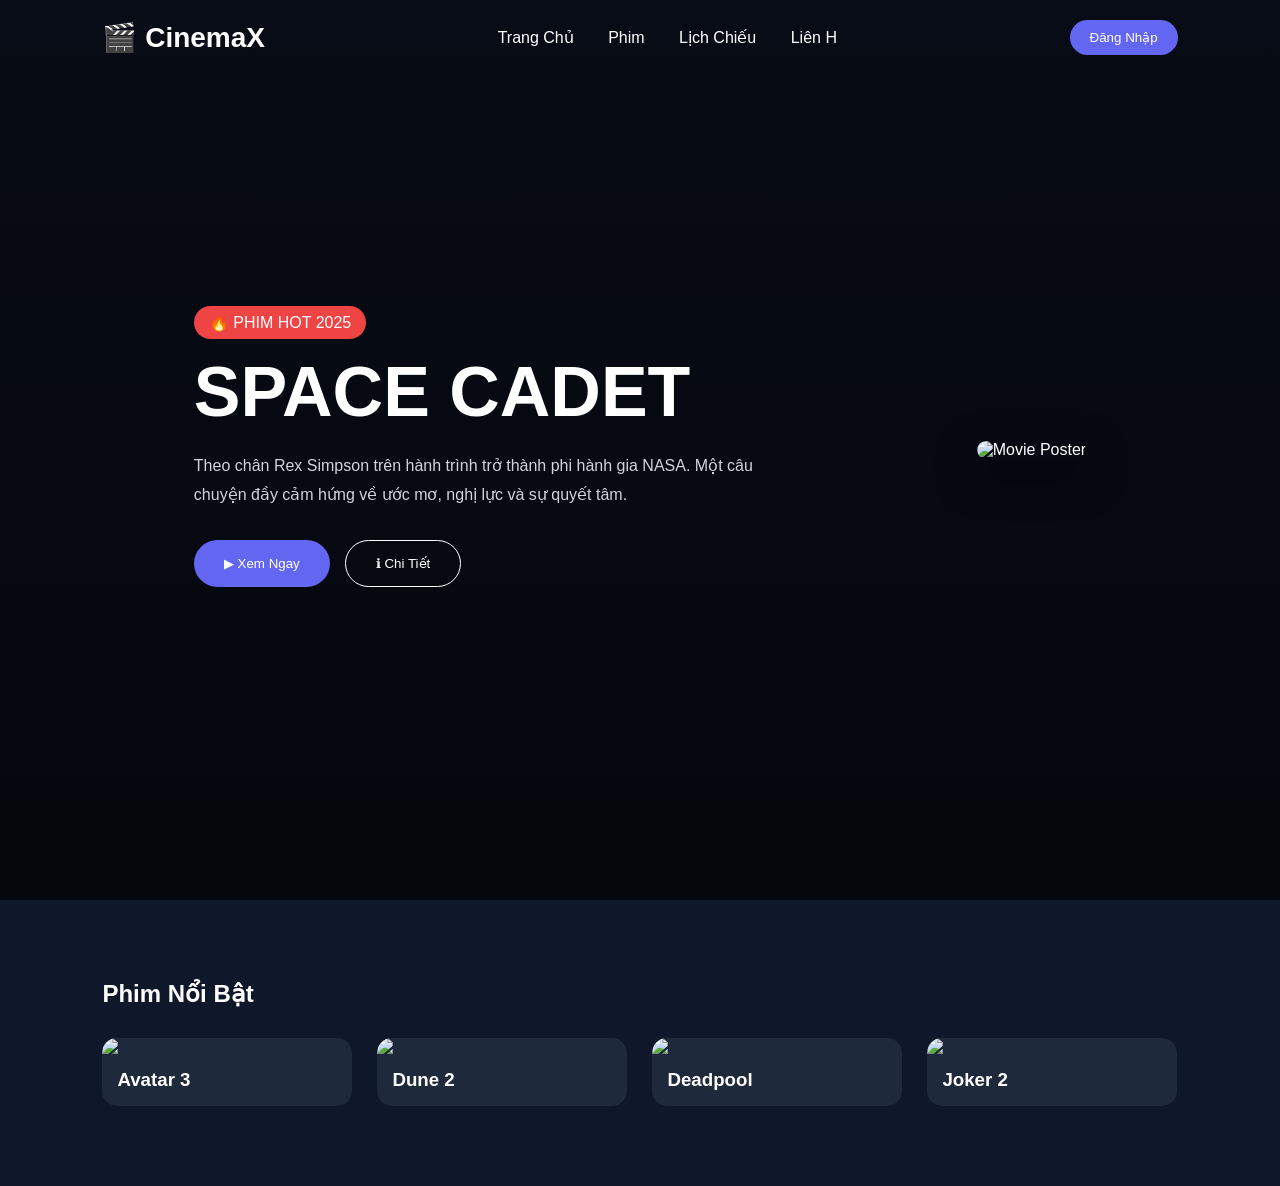
==== HomePage/index.html @ 8c58956e "test" ====
<!DOCTYPE html>
<html lang="vi">
<head>
    <meta charset="UTF-8">
    <meta name="viewport" content="width=device-width, initial-scale=1.0">
    <title>Cinema Home</title>
    <link rel="stylesheet" href="style.css">
</head>
<body>

    <header>
        <div class="logo">🎬 CinemaX</div>

        <nav>
            <a href="#">Trang Chủ</a>
            <a href="#">Phim</a>
            <a href="#">Lịch Chiếu</a>
            <a href="#">Liên H</a>
        </nav>

        <button class="login-btn">Đăng Nhập</button>
    </header>

    <section class="hero">

        <div class="hero-content">
            <span class="badge">🔥 PHIM HOT 2025</span>

            <h1>SPACE CADET</h1>

            <p>
                Theo chân Rex Simpson trên hành trình trở thành phi hành gia NASA.
                Một câu chuyện đầy cảm hứng về ước mơ, nghị lực và sự quyết tâm.
            </p>

            <div class="hero-buttons">
                <button class="watch-btn">▶ Xem Ngay</button>
                <button class="info-btn">ℹ Chi Tiết</button>
            </div>
        </div>

        <div class="hero-image">
            <img src="poster.jpg" alt="Movie Poster">
        </div>

    </section>

    <section class="movies">

        <h2>Phim Nổi Bật</h2>

        <div class="movie-list">

            <div class="movie-card">
                <img src="https://picsum.photos/250/350?1">
                <h3>Avatar 3</h3>
            </div>

            <div class="movie-card">
                <img src="https://picsum.photos/250/350?2">
                <h3>Dune 2</h3>
            </div>

            <div class="movie-card">
                <img src="https://picsum.photos/250/350?3">
                <h3>Deadpool</h3>
            </div>

            <div class="movie-card">
                <img src="https://picsum.photos/250/350?4">
                <h3>Joker 2</h3>
            </div>

        </div>

    </section>

</body>
</html>
---- HomePage/style.css ----
*{
    margin:0;
    padding:0;
    box-sizing:border-box;
    font-family:Segoe UI,sans-serif;
}

body{
    background:#0f172a;
    color:white;
}

/* HEADER */

header{
    display:flex;
    justify-content:space-between;
    align-items:center;
    padding:20px 8%;
    position:absolute;
    width:100%;
    z-index:10;
}

.logo{
    font-size:28px;
    font-weight:bold;
}

nav a{
    color:white;
    text-decoration:none;
    margin:0 15px;
}

.login-btn{
    padding:10px 20px;
    border:none;
    border-radius:30px;
    background:#6366f1;
    color:white;
    cursor:pointer;
}

/* HERO */

.hero{
    min-height:100vh;

    display:flex;
    align-items:center;
    justify-content:space-around;

    padding:0 8%;

    background:
    linear-gradient(rgba(0,0,0,.5),rgba(0,0,0,.7)),
    url("background.jpg");

    background-size:cover;
    background-position:center;
}

.hero-content{
    max-width:600px;
}

.badge{
    background:#ef4444;
    padding:8px 15px;
    border-radius:20px;
}

.hero-content h1{
    font-size:70px;
    margin:20px 0;
}

.hero-content p{
    color:#d1d5db;
    line-height:1.8;
    margin-bottom:30px;
}

.hero-buttons{
    display:flex;
    gap:15px;
}

.watch-btn{
    background:#6366f1;
    color:white;
    border:none;
    padding:15px 30px;
    border-radius:30px;
    cursor:pointer;
}

.info-btn{
    background:transparent;
    color:white;
    border:1px solid white;
    padding:15px 30px;
    border-radius:30px;
    cursor:pointer;
}

/* POSTER */

.hero-image img{
    width:300px;
    border-radius:20px;

    box-shadow:
    0 15px 40px rgba(0,0,0,.5);
}

/* MOVIES */

.movies{
    padding:80px 8%;
}

.movies h2{
    margin-bottom:30px;
}

.movie-list{
    display:flex;
    gap:25px;
    flex-wrap:wrap;
}

.movie-card{
    width:250px;
    background:#1e293b;
    border-radius:15px;
    overflow:hidden;
    transition:.3s;
}

.movie-card:hover{
    transform:translateY(-10px);
}

.movie-card img{
    width:100%;
    display:block;
}

.movie-card h3{
    padding:15px;
}

/* MOBILE */

@media(max-width:900px){

    .hero{
        flex-direction:column;
        text-align:center;
        padding-top:120px;
    }

    .hero-content h1{
        font-size:45px;
    }

    .hero-image img{
        width:220px;
        margin-top:30px;
    }

    nav{
        display:none;
    }
}
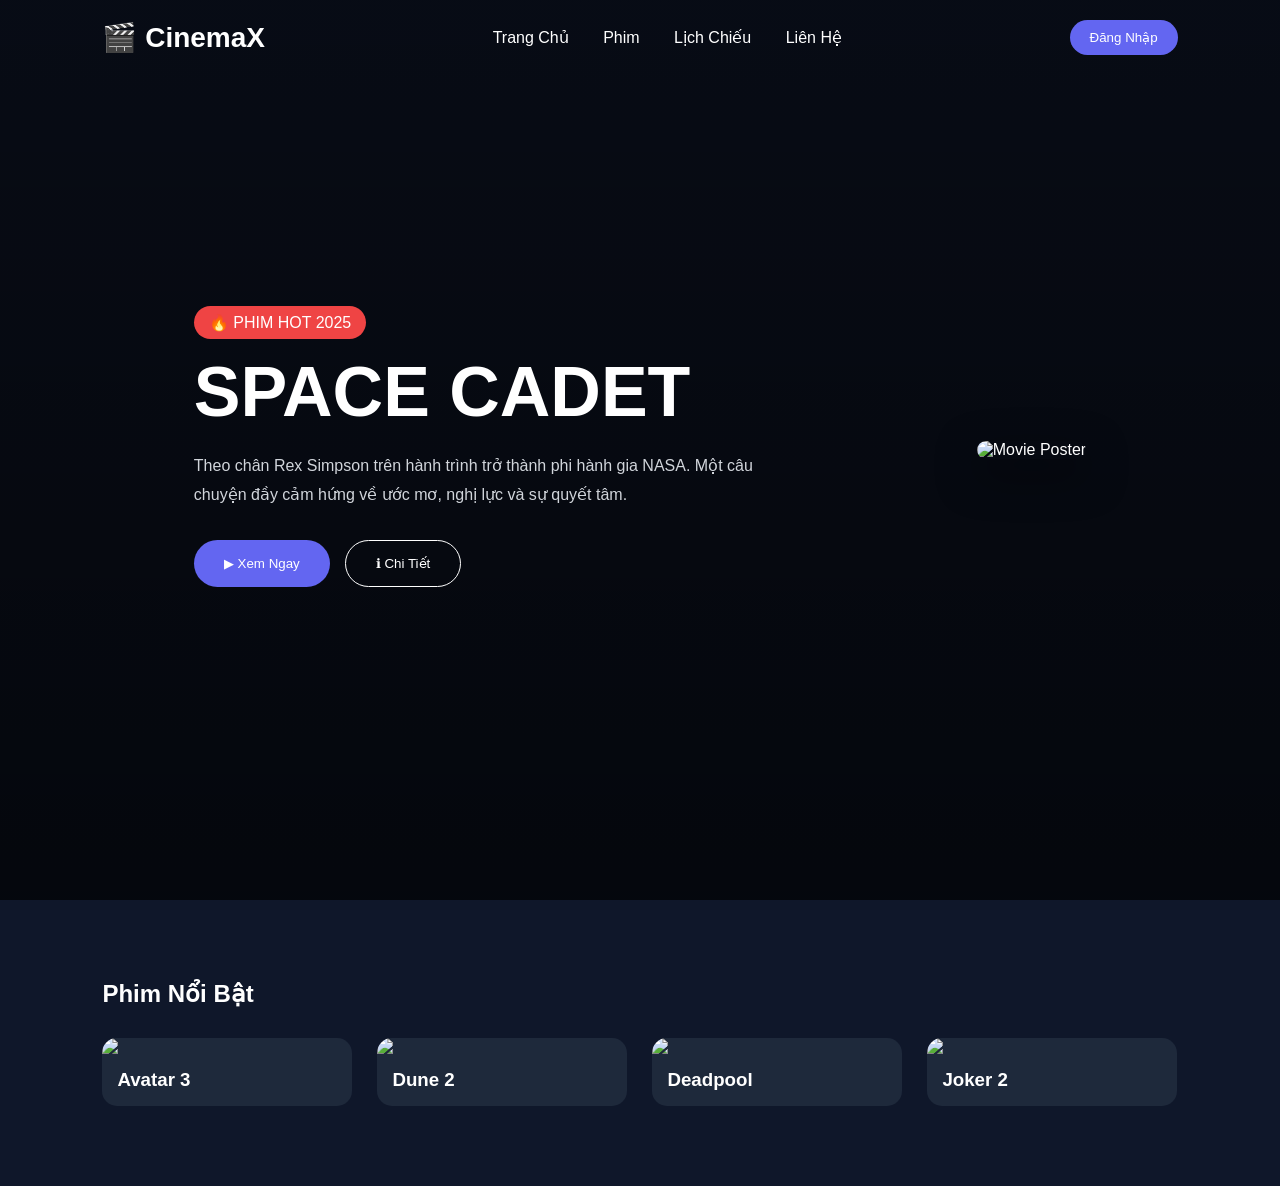
==== commit ec0fd29b: "test" ====
--- a/HomePage/index.html
+++ b/HomePage/index.html
@@ -15,7 +15,7 @@
             <a href="#">Trang Chủ</a>
             <a href="#">Phim</a>
             <a href="#">Lịch Chiếu</a>
-            <a href="#">Liên H</a>
+            <a href="#">Liên Hệ</a>
         </nav>
 
         <button class="login-btn">Đăng Nhập</button>
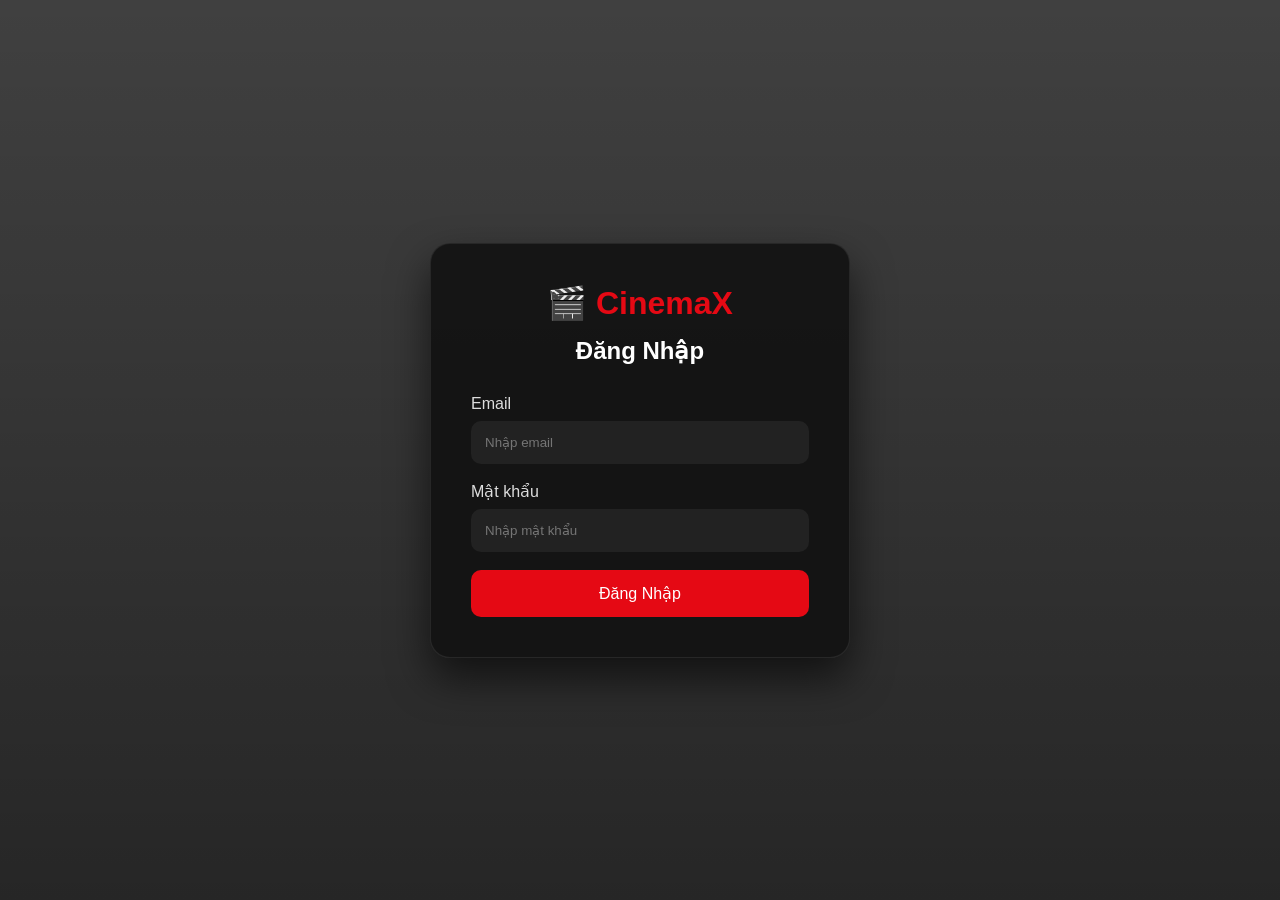
==== commit 2132fe87: "watch" ====
--- a/HomePage/index.html
+++ b/HomePage/index.html
@@ -1,9 +1,10 @@
+
 <!DOCTYPE html>
 <html lang="vi">
 <head>
     <meta charset="UTF-8">
     <meta name="viewport" content="width=device-width, initial-scale=1.0">
-    <title>Cinema Home</title>
+    <title>CinemaX</title>
     <link rel="stylesheet" href="style.css">
 </head>
 <body>
@@ -18,12 +19,21 @@
             <a href="#">Liên Hệ</a>
         </nav>
 
-        <button class="login-btn">Đăng Nhập</button>
+        <button
+    id="logoutBtn"
+    class="login-btn"
+>
+    Đăng xuất
+</button>
+
+<script src="./home.js"></script>
+
     </header>
 
     <section class="hero">
 
         <div class="hero-content">
+
             <span class="badge">🔥 PHIM HOT 2025</span>
 
             <h1>SPACE CADET</h1>
@@ -34,36 +44,44 @@
             </p>
 
             <div class="hero-buttons">
-                <button class="watch-btn">▶ Xem Ngay</button>
-                <button class="info-btn">ℹ Chi Tiết</button>
-            </div>
+
+    <a href="watch.html" class="watch-btn">
+        ▶ Xem Ngay
+    </a>
+
+    <a href="../DetailMovie/detail.html" class="info-btn">
+        ℹ Chi Tiết
+    </a>
+
+</div>
+
         </div>
 
         <div class="hero-image">
-            <img src="poster.jpg" alt="Movie Poster">
+            <img src="https://picsum.photos/400/600" alt="">
         </div>
 
     </section>
 
     <section class="movies">
 
-        <h2>Phim Nổi Bật</h2>
+        <h2>🔥 Phim Nổi Bật</h2>
 
         <div class="movie-list">
 
-            <div class="movie-card">
+            <a href = '../DetailMovie/detail.html' class="movie-card">
                 <img src="https://picsum.photos/250/350?1">
-                <h3>Avatar 3</h3>
-            </div>
+                <h3>Avengers: Endgame</h3>
+            </a>
 
             <div class="movie-card">
                 <img src="https://picsum.photos/250/350?2">
-                <h3>Dune 2</h3>
+                <h3>Dune Part Two</h3>
             </div>
 
             <div class="movie-card">
                 <img src="https://picsum.photos/250/350?3">
-                <h3>Deadpool</h3>
+                <h3>Deadpool & Wolverine</h3>
             </div>
 
             <div class="movie-card">
@@ -71,9 +89,80 @@
                 <h3>Joker 2</h3>
             </div>
 
+            <div class="movie-card">
+                <img src="https://picsum.photos/250/350?5">
+                <h3>Inside Out 2</h3>
+            </div>
+
+            <div class="movie-card">
+                <img src="https://picsum.photos/250/350?6">
+                <h3>Furiosa</h3>
+            </div>
+
+            <div class="movie-card">
+                <img src="https://picsum.photos/250/350?7">
+                <h3>Mission Impossible</h3>
+            </div>
+
+            <div class="movie-card">
+                <img src="https://picsum.photos/250/350?8">
+                <h3>The Batman</h3>
+            </div>
+
+        </div>
+
+    </section>
+
+    <section class="movies">
+
+        <h2>🔥 Phim Thịnh Hành</h2>
+
+        <div class="movie-list">
+
+            <div class="movie-card">
+                <img src="https://picsum.photos/250/350?11">
+                <h3>Oppenheimer</h3>
+            </div>
+
+            <div class="movie-card">
+                <img src="https://picsum.photos/250/350?12">
+                <h3>Interstellar</h3>
+            </div>
+
+            <div class="movie-card">
+                <img src="https://picsum.photos/250/350?13">
+                <h3>Top Gun Maverick</h3>
+            </div>
+
+            <div class="movie-card">
+                <img src="https://picsum.photos/250/350?14">
+                <h3>John Wick 4</h3>
+            </div>
+
+            <div class="movie-card">
+                <img src="https://picsum.photos/250/350?15">
+                <h3>Gladiator 2</h3>
+            </div>
+
+            <div class="movie-card">
+                <img src="https://picsum.photos/250/350?16">
+                <h3>Fast X</h3>
+            </div>
+
+            <div class="movie-card">
+                <img src="https://picsum.photos/250/350?17">
+                <h3>Matrix</h3>
+            </div>
+
+            <div class="movie-card">
+                <img src="https://picsum.photos/250/350?18">
+                <h3>Black Panther</h3>
+            </div>
+
         </div>
 
     </section>
 
 </body>
-</html>+</html>
+
--- a/HomePage/style.css
+++ b/HomePage/style.css
@@ -1,45 +1,65 @@
+
 *{
     margin:0;
     padding:0;
     box-sizing:border-box;
-    font-family:Segoe UI,sans-serif;
+    font-family:Arial,sans-serif;
 }
 
 body{
-    background:#0f172a;
-    color:white;
+    background:#111;
+    color:#fff;
 }
 
 /* HEADER */
 
 header{
+    position:fixed;
+    top:0;
+    left:0;
+    width:100%;
+
     display:flex;
     justify-content:space-between;
     align-items:center;
+
     padding:20px 8%;
-    position:absolute;
-    width:100%;
-    z-index:10;
+
+    background:rgba(0,0,0,.5);
+    backdrop-filter:blur(10px);
+
+    z-index:1000;
 }
 
 .logo{
-    font-size:28px;
-    font-weight:bold;
+    font-size:30px;
+    font-weight:700;
+    color:#e50914;
 }
 
 nav a{
-    color:white;
+    color:#fff;
     text-decoration:none;
     margin:0 15px;
+    transition:.3s;
+}
+
+nav a:hover{
+    color:#e50914;
 }
 
 .login-btn{
-    padding:10px 20px;
+    padding:12px 22px;
     border:none;
     border-radius:30px;
-    background:#6366f1;
+    background:#e50914;
     color:white;
     cursor:pointer;
+    transition:.3s;
+}
+
+.login-btn:hover{
+    background:#ff1824;
 }
 
 /* HERO */
@@ -48,36 +68,43 @@
     min-height:100vh;
 
     display:flex;
+    justify-content:space-between;
     align-items:center;
-    justify-content:space-around;
 
     padding:0 8%;
 
     background:
-    linear-gradient(rgba(0,0,0,.5),rgba(0,0,0,.7)),
-    url("background.jpg");
+    linear-gradient(
+        to right,
+        rgba(0,0,0,.95),
+        rgba(0,0,0,.45)
+    ),
+    url("https://images.unsplash.com/photo-1489599849927-2ee91cede3ba?w=1600");
 
     background-size:cover;
     background-position:center;
 }
 
 .hero-content{
-    max-width:600px;
+    max-width:650px;
 }
 
 .badge{
-    background:#ef4444;
-    padding:8px 15px;
-    border-radius:20px;
+    display:inline-block;
+    background:#e50914;
+    padding:8px 18px;
+    border-radius:25px;
+    font-weight:bold;
 }
 
 .hero-content h1{
-    font-size:70px;
+    font-size:80px;
     margin:20px 0;
+    font-weight:800;
 }
 
 .hero-content p{
-    color:#d1d5db;
+    color:#ddd;
     line-height:1.8;
     margin-bottom:30px;
 }
@@ -88,90 +115,121 @@
 }
 
 .watch-btn{
-    background:#6366f1;
-    color:white;
+    background:#e50914;
+    color:#fff;
+
     border:none;
     padding:15px 30px;
-    border-radius:30px;
-    cursor:pointer;
+    border-radius:8px;
+    cursor:pointer;
+}
+
+.watch-btn:hover{
+    background:#ff1824;
 }
 
 .info-btn{
-    background:transparent;
+    background:#222;
     color:white;
-    border:1px solid white;
+
+    border:none;
     padding:15px 30px;
-    border-radius:30px;
-    cursor:pointer;
-}
-
-/* POSTER */
+    border-radius:8px;
+    cursor:pointer;
+}
+
+.info-btn:hover{
+    background:#333;
+}
+
+.watch-btn,
+.info-btn{
+    text-decoration: none;
+    display: inline-block;
+    text-align: center;
+}
 
 .hero-image img{
-    width:300px;
-    border-radius:20px;
+    width:320px;
+    border-radius:15px;
 
     box-shadow:
-    0 15px 40px rgba(0,0,0,.5);
+    0 15px 40px rgba(0,0,0,.6);
 }
 
 /* MOVIES */
 
 .movies{
-    padding:80px 8%;
+    padding:70px 8%;
 }
 
 .movies h2{
     margin-bottom:30px;
+    font-size:32px;
 }
 
 .movie-list{
-    display:flex;
+    display:grid;
+    grid-template-columns:
+    repeat(auto-fill,minmax(220px,1fr));
+
     gap:25px;
-    flex-wrap:wrap;
 }
 
 .movie-card{
-    width:250px;
-    background:#1e293b;
-    border-radius:15px;
+    background:#1b1b1b;
+    border-radius:12px;
     overflow:hidden;
+
     transition:.3s;
+    cursor:pointer;
 }
 
 .movie-card:hover{
     transform:translateY(-10px);
+
+    box-shadow:
+    0 15px 30px rgba(0,0,0,.5);
 }
 
 .movie-card img{
     width:100%;
+    height:330px;
+    object-fit:cover;
     display:block;
 }
 
 .movie-card h3{
     padding:15px;
+    font-size:18px;
 }
 
 /* MOBILE */
 
 @media(max-width:900px){
+
+    nav{
+        display:none;
+    }
 
     .hero{
         flex-direction:column;
+        justify-content:center;
         text-align:center;
+
         padding-top:120px;
+        gap:40px;
     }
 
     .hero-content h1{
-        font-size:45px;
+        font-size:48px;
+    }
+
+    .hero-buttons{
+        justify-content:center;
     }
 
     .hero-image img{
-        width:220px;
-        margin-top:30px;
-    }
-
-    nav{
-        display:none;
-    }
-}+        width:240px;
+    }
+}
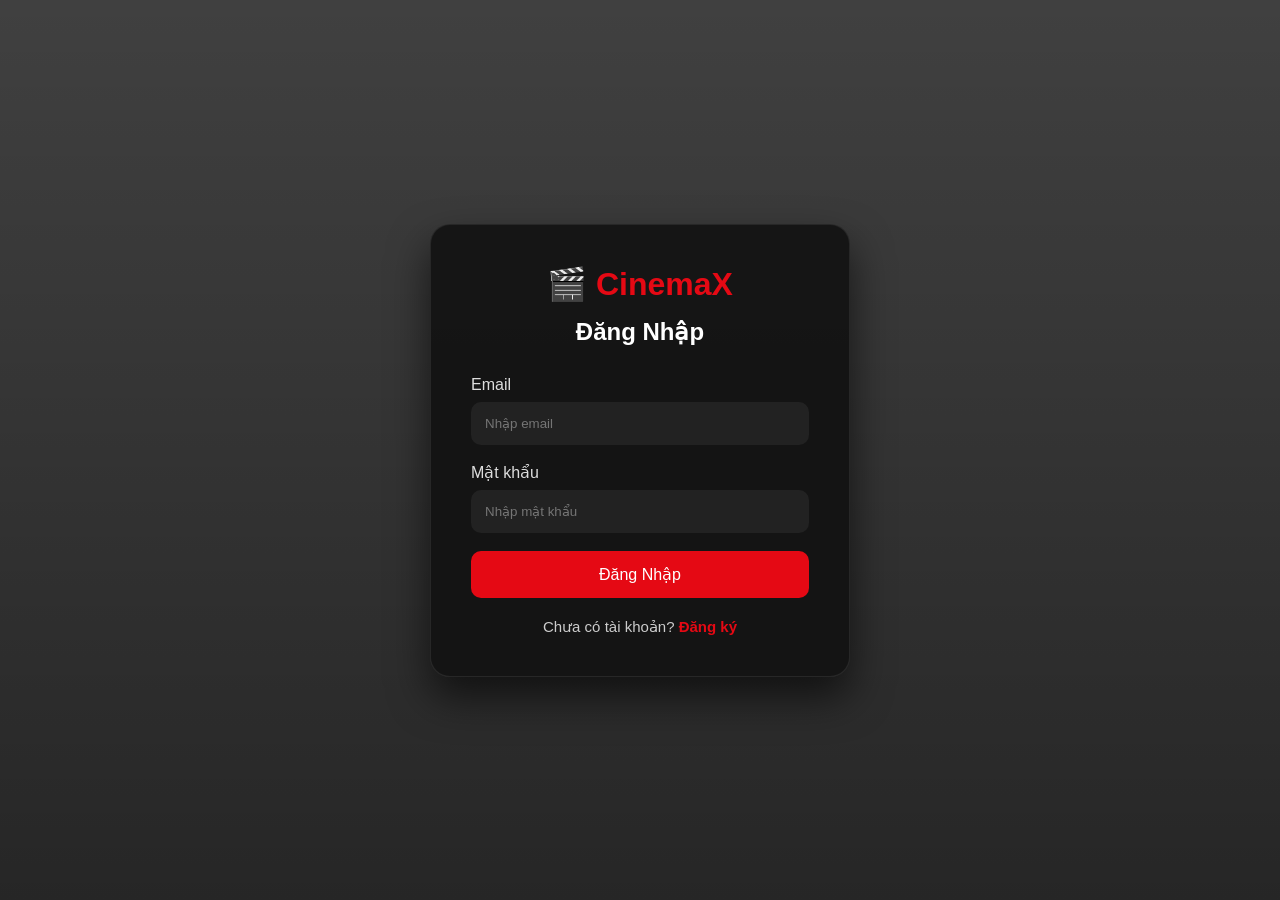
==== commit b31845e2: "dangkydangnhap" ====
--- a/HomePage/index.html
+++ b/HomePage/index.html
@@ -1,4 +1,3 @@
-
 <!DOCTYPE html>
 <html lang="vi">
 <head>
@@ -7,16 +6,16 @@
     <title>CinemaX</title>
     <link rel="stylesheet" href="style.css">
 </head>
-<body>
+<body id="top">
 
     <header>
         <div class="logo">🎬 CinemaX</div>
 
         <nav>
-            <a href="#">Trang Chủ</a>
-            <a href="#">Phim</a>
-            <a href="#">Lịch Chiếu</a>
-            <a href="#">Liên Hệ</a>
+            <a href="#top">Trang Chủ</a>
+            <a href="#featured-movies">Phim nổi bật</a>
+            <a href="#trending-movies">Phim thịnh hành</a>
+            <a href="#footer">Liên Hệ</a>
         </nav>
 
         <button
@@ -26,6 +25,7 @@
     Đăng xuất
 </button>
 
+<script src="../data/movies.js"></script>
 <script src="./home.js"></script>
 
     </header>
@@ -34,135 +34,69 @@
 
         <div class="hero-content">
 
-            <span class="badge">🔥 PHIM HOT 2025</span>
+            
 
-            <h1>SPACE CADET</h1>
+            <h1>KHANG CINEMA</h1>
 
             <p>
-                Theo chân Rex Simpson trên hành trình trở thành phi hành gia NASA.
-                Một câu chuyện đầy cảm hứng về ước mơ, nghị lực và sự quyết tâm.
+                
             </p>
 
             <div class="hero-buttons">
 
-    <a href="watch.html" class="watch-btn">
+    <a href="#featured-movies" class="watch-btn">
         ▶ Xem Ngay
     </a>
 
-    <a href="../DetailMovie/detail.html" class="info-btn">
-        ℹ Chi Tiết
-    </a>
+    
 
 </div>
 
         </div>
 
-        <div class="hero-image">
-            <img src="https://picsum.photos/400/600" alt="">
-        </div>
+   
 
     </section>
 
-    <section class="movies">
+    <section class="movies" id="featured-movies">
 
         <h2>🔥 Phim Nổi Bật</h2>
 
-        <div class="movie-list">
+        <div class="movie-list" id="featured-list"></div>
 
-            <a href = '../DetailMovie/detail.html' class="movie-card">
-                <img src="https://picsum.photos/250/350?1">
-                <h3>Avengers: Endgame</h3>
-            </a>
+    </section>
 
-            <div class="movie-card">
-                <img src="https://picsum.photos/250/350?2">
-                <h3>Dune Part Two</h3>
-            </div>
+    <section class="movies" id="trending-movies">
 
-            <div class="movie-card">
-                <img src="https://picsum.photos/250/350?3">
-                <h3>Deadpool & Wolverine</h3>
-            </div>
+        <h2>🔥 Phim Thịnh Hành</h2>
 
-            <div class="movie-card">
-                <img src="https://picsum.photos/250/350?4">
-                <h3>Joker 2</h3>
-            </div>
+        <div class="movie-list" id="trending-list"></div>
 
-            <div class="movie-card">
-                <img src="https://picsum.photos/250/350?5">
-                <h3>Inside Out 2</h3>
-            </div>
+    </section>
 
-            <div class="movie-card">
-                <img src="https://picsum.photos/250/350?6">
-                <h3>Furiosa</h3>
-            </div>
+   <section class="contact" id="footer">
 
-            <div class="movie-card">
-                <img src="https://picsum.photos/250/350?7">
-                <h3>Mission Impossible</h3>
-            </div>
+    <div class="contact-info">
 
-            <div class="movie-card">
-                <img src="https://picsum.photos/250/350?8">
-                <h3>The Batman</h3>
-            </div>
+        <h2>📞 Thông Tin Liên Hệ</h2>
+
+        <p>📍 53 PVB, P.15, Q.TB, TP.HCM</p>
+
+        <p>📞 +84 908 562 750</p>
+
+        <p>✉️ contact.cinemax@gmail.com</p>
+
+        <p>🌐 www.cinemax.com</p>
+
+        <div class="social">
+
 
         </div>
 
-    </section>
+    </div>
 
-    <section class="movies">
 
-        <h2>🔥 Phim Thịnh Hành</h2>
-
-        <div class="movie-list">
-
-            <div class="movie-card">
-                <img src="https://picsum.photos/250/350?11">
-                <h3>Oppenheimer</h3>
-            </div>
-
-            <div class="movie-card">
-                <img src="https://picsum.photos/250/350?12">
-                <h3>Interstellar</h3>
-            </div>
-
-            <div class="movie-card">
-                <img src="https://picsum.photos/250/350?13">
-                <h3>Top Gun Maverick</h3>
-            </div>
-
-            <div class="movie-card">
-                <img src="https://picsum.photos/250/350?14">
-                <h3>John Wick 4</h3>
-            </div>
-
-            <div class="movie-card">
-                <img src="https://picsum.photos/250/350?15">
-                <h3>Gladiator 2</h3>
-            </div>
-
-            <div class="movie-card">
-                <img src="https://picsum.photos/250/350?16">
-                <h3>Fast X</h3>
-            </div>
-
-            <div class="movie-card">
-                <img src="https://picsum.photos/250/350?17">
-                <h3>Matrix</h3>
-            </div>
-
-            <div class="movie-card">
-                <img src="https://picsum.photos/250/350?18">
-                <h3>Black Panther</h3>
-            </div>
-
-        </div>
-
-    </section>
+</section>
 
 </body>
 </html>
-
--- a/HomePage/style.css
+++ b/HomePage/style.css
@@ -4,6 +4,10 @@
     padding:0;
     box-sizing:border-box;
     font-family:Arial,sans-serif;
+}
+
+html{
+    scroll-behavior: smooth;
 }
 
 body{
@@ -65,7 +69,7 @@
 /* HERO */
 
 .hero{
-    min-height:100vh;
+    min-height:10vh;
 
     display:flex;
     justify-content:space-between;
@@ -99,7 +103,7 @@
 
 .hero-content h1{
     font-size:80px;
-    margin:20px 0;
+    margin:70px 0;
     font-weight:800;
 }
 
@@ -147,6 +151,7 @@
     text-decoration: none;
     display: inline-block;
     text-align: center;
+    margin-bottom: 70px;
 }
 
 .hero-image img{
@@ -233,3 +238,67 @@
         width:240px;
     }
 }
+
+/* CONTACT */
+
+.contact{
+
+    margin-top:50px;
+
+    background:linear-gradient(
+        180deg,
+        #8b0000,
+        #e50914
+    );
+
+    color:white;
+
+    text-align:left;
+
+    padding:30px 20px;
+
+}
+
+.contact h2{
+
+    font-size:24px;
+
+    margin-bottom:20px;
+
+}
+
+.contact p{
+
+    font-size:15px;
+
+    margin:10px 0;
+
+    color:#f5f5f5;
+
+}
+
+.social{
+
+    margin-top:20px;
+
+}
+
+.social a{
+
+    text-decoration:none;
+
+    color:white;
+
+    font-size:22px;
+
+    margin:0 10px;
+
+    transition:.3s;
+
+}
+
+.social a:hover{
+
+    color:#111;
+
+}
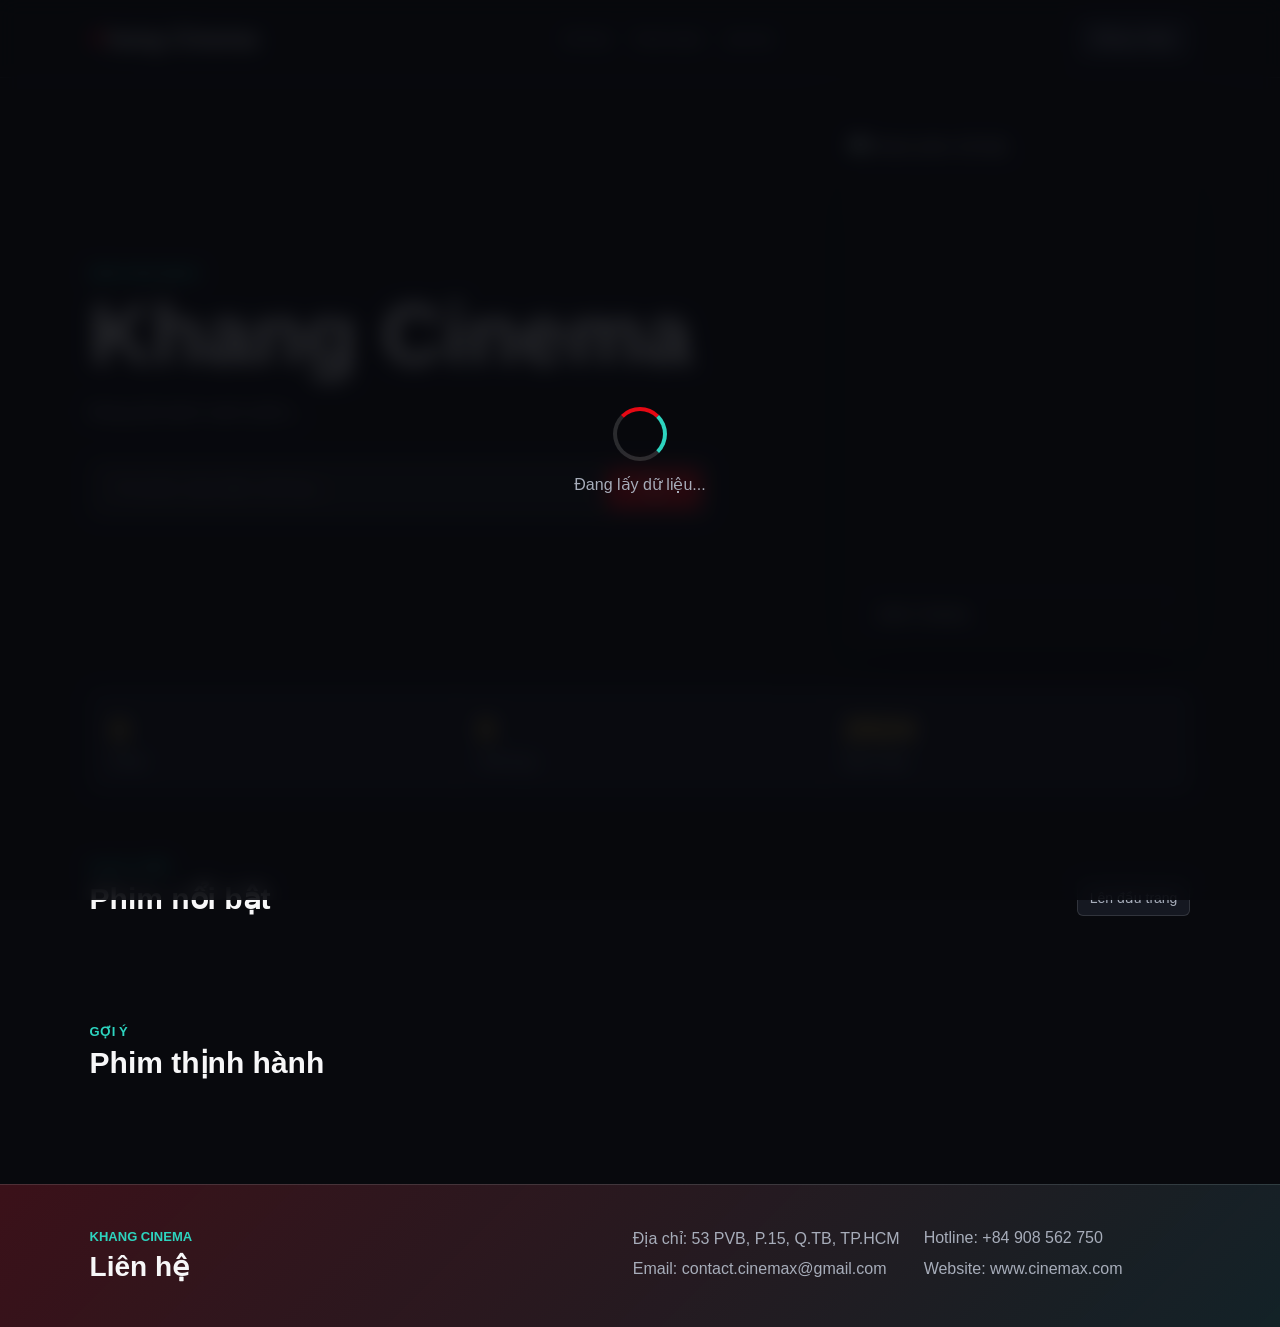
==== commit c50def4a: "refactor all code" ====
--- a/HomePage/index.html
+++ b/HomePage/index.html
@@ -3,100 +3,120 @@
 <head>
     <meta charset="UTF-8">
     <meta name="viewport" content="width=device-width, initial-scale=1.0">
-    <title>CinemaX</title>
+    <title>Khang Cinema</title>
     <link rel="stylesheet" href="style.css">
 </head>
 <body id="top">
 
-    <header>
-        <div class="logo">🎬 CinemaX</div>
+    <header class="site-header">
+        <a class="logo" href="#top">Khang Cinema</a>
 
-        <nav>
-            <a href="#top">Trang Chủ</a>
-            <a href="#featured-movies">Phim nổi bật</a>
-            <a href="#trending-movies">Phim thịnh hành</a>
-            <a href="#footer">Liên Hệ</a>
+        <nav class="main-nav">
+            <a href="#featured-movies">Nổi bật</a>
+            <a href="#trending-movies">Thịnh hành</a>
+            <a href="#footer">Liên hệ</a>
         </nav>
 
-        <button
-    id="logoutBtn"
-    class="login-btn"
->
-    Đăng xuất
-</button>
-
-<script src="../data/movies.js"></script>
-<script src="./home.js"></script>
-
+        <button id="logoutBtn" class="auth-btn" type="button">Đăng nhập</button>
     </header>
 
-    <section class="hero">
+    <main>
+        <!-- TÍNH NĂNG MỚI: Hero này được JS gắn dữ liệu từ dữ liệu giả lập của phim đầu tiên. -->
+        <section class="hero" aria-labelledby="heroTitle">
+            <div class="hero-copy">
+                <p class="eyebrow">Đêm phim MindX</p>
+                <h1 id="heroTitle">Khang Cinema</h1>
+                <p id="heroDescription" class="hero-description">
+                    Đang tải danh sách phim...
+                </p>
 
-        <div class="hero-content">
+                <!-- TÍNH NĂNG MỚI: form tìm kiếm để lọc phim theo dữ liệu giả lập, không dùng máy chủ thật. -->
+                <form id="searchForm" class="search-box">
+                    <input
+                        id="searchInput"
+                        type="search"
+                        placeholder="Tìm phim, đạo diễn, thể loại..."
+                        autocomplete="off"
+                    >
+                    <button type="submit">Tìm</button>
+                </form>
+            </div>
 
-            
+            <a id="heroLink" class="hero-poster" href="#featured-movies" aria-label="Mở phim nổi bật">
+                <img id="heroPoster" src="https://picsum.photos/seed/cinema-hero/500/750" alt="Poster phim nổi bật">
+                <span id="heroMeta" class="hero-meta">2024 / Cinema</span>
+            </a>
+        </section>
 
-            <h1>KHANG CINEMA</h1>
+        <section class="quick-stats" aria-label="Thống kê phim">
+            <div>
+                <strong id="totalMovies">0</strong>
+                <span>Phim</span>
+            </div>
+            <div>
+                <strong id="totalGenres">0</strong>
+                <span>Thể loại</span>
+            </div>
+            <div>
+                <strong id="latestYear">2024</strong>
+                <span>Mới nhất</span>
+            </div>
+        </section>
 
-            <p>
-                
-            </p>
+        <!-- TÍNH NĂNG MỚI: khu vực này chỉ hiện khi người dùng nhập từ khóa tìm kiếm. -->
+        <section id="search-section" class="movies search-results" hidden>
+            <div class="section-heading">
+                <div>
+                    <p class="section-kicker">Kết quả</p>
+                    <h2>Tìm kiếm phim</h2>
+                </div>
+                <p id="searchCount" class="section-note">0 phim</p>
+            </div>
+            <div id="search-list" class="movie-list"></div>
+        </section>
 
-            <div class="hero-buttons">
+        <section class="movies" id="featured-movies">
+            <div class="section-heading">
+                <div>
+                    <p class="section-kicker">Đang chiếu</p>
+                    <h2>Phim nổi bật</h2>
+                </div>
+                <a class="section-link" href="#top">Lên đầu trang</a>
+            </div>
+            <div class="movie-list" id="featured-list"></div>
+        </section>
 
-    <a href="#featured-movies" class="watch-btn">
-        ▶ Xem Ngay
-    </a>
+        <section class="movies" id="trending-movies">
+            <div class="section-heading">
+                <div>
+                    <p class="section-kicker">Gợi ý</p>
+                    <h2>Phim thịnh hành</h2>
+                </div>
+            </div>
+            <div class="movie-list" id="trending-list"></div>
+        </section>
+    </main>
 
-    
+    <footer class="contact" id="footer">
+        <div>
+            <p class="section-kicker">Khang Cinema</p>
+            <h2>Liên hệ</h2>
+        </div>
+        <div class="contact-grid">
+            <p>Địa chỉ: 53 PVB, P.15, Q.TB, TP.HCM</p>
+            <p>Hotline: +84 908 562 750</p>
+            <p>Email: contact.cinemax@gmail.com</p>
+            <p>Website: www.cinemax.com</p>
+        </div>
+    </footer>
 
-</div>
-
-        </div>
-
-   
-
-    </section>
-
-    <section class="movies" id="featured-movies">
-
-        <h2>🔥 Phim Nổi Bật</h2>
-
-        <div class="movie-list" id="featured-list"></div>
-
-    </section>
-
-    <section class="movies" id="trending-movies">
-
-        <h2>🔥 Phim Thịnh Hành</h2>
-
-        <div class="movie-list" id="trending-list"></div>
-
-    </section>
-
-   <section class="contact" id="footer">
-
-    <div class="contact-info">
-
-        <h2>📞 Thông Tin Liên Hệ</h2>
-
-        <p>📍 53 PVB, P.15, Q.TB, TP.HCM</p>
-
-        <p>📞 +84 908 562 750</p>
-
-        <p>✉️ contact.cinemax@gmail.com</p>
-
-        <p>🌐 www.cinemax.com</p>
-
-        <div class="social">
-
-
-        </div>
-
+    <!-- TÍNH NĂNG MỚI: lớp phủ đang tải có vòng xoay, JS sẽ bật/tắt khi giả lập lấy dữ liệu. -->
+    <div id="loadingOverlay" class="loading-overlay" hidden>
+        <div class="spinner" aria-hidden="true"></div>
+        <p id="loadingText">Đang tải dữ liệu...</p>
     </div>
 
-
-</section>
-
+    <script src="../data/movie.js"></script>
+    <script src="./home.js"></script>
 </body>
 </html>
--- a/HomePage/style.css
+++ b/HomePage/style.css
@@ -1,304 +1,512 @@
-
-*{
-    margin:0;
-    padding:0;
-    box-sizing:border-box;
-    font-family:Arial,sans-serif;
-}
-
-html{
+:root {
+    --bg: #08090d;
+    --panel: #151821;
+    --panel-soft: #1c202c;
+    --text: #f7f7f8;
+    --muted: #a7adba;
+    --line: rgba(255, 255, 255, 0.12);
+    --red: #e50914;
+    --red-dark: #b20710;
+    --gold: #f7c948;
+    --teal: #2dd4bf;
+}
+
+* {
+    margin: 0;
+    padding: 0;
+    box-sizing: border-box;
+    font-family: Arial, sans-serif;
+}
+
+html {
     scroll-behavior: smooth;
 }
 
-body{
-    background:#111;
-    color:#fff;
-}
-
-/* HEADER */
-
-header{
-    position:fixed;
-    top:0;
-    left:0;
-    width:100%;
-
-    display:flex;
-    justify-content:space-between;
-    align-items:center;
-
-    padding:20px 8%;
-
-    background:rgba(0,0,0,.5);
-    backdrop-filter:blur(10px);
-
-    z-index:1000;
-}
-
-.logo{
-    font-size:30px;
-    font-weight:700;
-    color:#e50914;
-}
-
-nav a{
-    color:#fff;
-    text-decoration:none;
-    margin:0 15px;
-    transition:.3s;
-}
-
-nav a:hover{
-    color:#e50914;
-}
-
-.login-btn{
-    padding:12px 22px;
-    border:none;
-    border-radius:30px;
-    background:#e50914;
-    color:white;
-    cursor:pointer;
-    transition:.3s;
-}
-
-.login-btn:hover{
-    background:#ff1824;
-}
-
-/* HERO */
-
-.hero{
-    min-height:10vh;
-
-    display:flex;
-    justify-content:space-between;
-    align-items:center;
-
-    padding:0 8%;
-
+body {
+    min-height: 100vh;
+    background: var(--bg);
+    color: var(--text);
+}
+
+a {
+    color: inherit;
+}
+
+button,
+input {
+    font: inherit;
+}
+
+[hidden] {
+    display: none !important;
+}
+
+.site-header {
+    position: fixed;
+    top: 0;
+    left: 0;
+    z-index: 50;
+    width: 100%;
+    display: flex;
+    align-items: center;
+    justify-content: space-between;
+    gap: 22px;
+    padding: 18px 7%;
+    background: rgba(8, 9, 13, 0.78);
+    border-bottom: 1px solid var(--line);
+    backdrop-filter: blur(14px);
+}
+
+.logo {
+    text-decoration: none;
+    color: var(--text);
+    font-size: 24px;
+    font-weight: 800;
+    letter-spacing: 0;
+}
+
+.logo::first-letter {
+    color: var(--red);
+}
+
+.main-nav {
+    display: flex;
+    align-items: center;
+    gap: 22px;
+}
+
+.main-nav a {
+    color: var(--muted);
+    text-decoration: none;
+    font-size: 14px;
+    transition: color 0.2s ease;
+}
+
+.main-nav a:hover {
+    color: var(--text);
+}
+
+.auth-btn,
+.search-box button,
+.section-link,
+.movie-action {
+    border: 0;
+    border-radius: 6px;
+    cursor: pointer;
+    text-decoration: none;
+    transition: transform 0.2s ease, background 0.2s ease, color 0.2s ease;
+}
+
+.auth-btn {
+    padding: 10px 16px;
+    background: var(--panel-soft);
+    color: var(--text);
+    border: 1px solid var(--line);
+}
+
+.auth-btn:hover,
+.section-link:hover,
+.movie-action:hover {
+    transform: translateY(-2px);
+}
+
+.hero {
+    min-height: 720px;
+    display: grid;
+    grid-template-columns: minmax(0, 1fr) 340px;
+    align-items: center;
+    gap: 54px;
+    padding: 136px 7% 72px;
     background:
-    linear-gradient(
-        to right,
-        rgba(0,0,0,.95),
-        rgba(0,0,0,.45)
-    ),
-    url("https://images.unsplash.com/photo-1489599849927-2ee91cede3ba?w=1600");
-
-    background-size:cover;
-    background-position:center;
-}
-
-.hero-content{
-    max-width:650px;
-}
-
-.badge{
-    display:inline-block;
-    background:#e50914;
-    padding:8px 18px;
-    border-radius:25px;
-    font-weight:bold;
-}
-
-.hero-content h1{
-    font-size:80px;
-    margin:70px 0;
-    font-weight:800;
-}
-
-.hero-content p{
-    color:#ddd;
-    line-height:1.8;
-    margin-bottom:30px;
-}
-
-.hero-buttons{
-    display:flex;
-    gap:15px;
-}
-
-.watch-btn{
-    background:#e50914;
-    color:#fff;
-
-    border:none;
-    padding:15px 30px;
-    border-radius:8px;
-    cursor:pointer;
-}
-
-.watch-btn:hover{
-    background:#ff1824;
-}
-
-.info-btn{
-    background:#222;
-    color:white;
-
-    border:none;
-    padding:15px 30px;
-    border-radius:8px;
-    cursor:pointer;
-}
-
-.info-btn:hover{
-    background:#333;
-}
-
-.watch-btn,
-.info-btn{
+        linear-gradient(90deg, rgba(8, 9, 13, 0.96), rgba(8, 9, 13, 0.72), rgba(8, 9, 13, 0.94)),
+        url("https://images.unsplash.com/photo-1489599849927-2ee91cede3ba?w=1800&auto=format&fit=crop") center/cover;
+}
+
+.hero-copy {
+    max-width: 760px;
+}
+
+.eyebrow,
+.section-kicker {
+    color: var(--teal);
+    font-size: 13px;
+    font-weight: 800;
+    text-transform: uppercase;
+    letter-spacing: 0;
+}
+
+.hero h1 {
+    margin-top: 12px;
+    max-width: 760px;
+    font-size: clamp(44px, 9vw, 86px);
+    line-height: 0.96;
+    letter-spacing: 0;
+}
+
+.hero-description {
+    margin-top: 22px;
+    max-width: 650px;
+    color: var(--muted);
+    font-size: 18px;
+    line-height: 1.7;
+}
+
+.search-box {
+    width: min(100%, 620px);
+    min-height: 58px;
+    display: grid;
+    grid-template-columns: minmax(0, 1fr) 94px;
+    gap: 10px;
+    margin-top: 32px;
+    padding: 8px;
+    background: rgba(255, 255, 255, 0.08);
+    border: 1px solid var(--line);
+    border-radius: 8px;
+}
+
+.search-box input {
+    width: 100%;
+    min-width: 0;
+    border: 0;
+    outline: 0;
+    padding: 0 14px;
+    color: var(--text);
+    background: transparent;
+}
+
+.search-box input::placeholder {
+    color: #788091;
+}
+
+.search-box button {
+    background: var(--red);
+    color: white;
+}
+
+.search-box button:hover {
+    background: var(--red-dark);
+}
+
+.hero-poster {
+    position: relative;
+    display: block;
+    min-height: 0;
+    border-radius: 8px;
+    overflow: hidden;
     text-decoration: none;
-    display: inline-block;
+    box-shadow: 0 28px 70px rgba(0, 0, 0, 0.55);
+}
+
+.hero-poster img {
+    width: 100%;
+    aspect-ratio: 2 / 3;
+    display: block;
+    object-fit: cover;
+}
+
+.hero-meta {
+    position: absolute;
+    left: 14px;
+    right: 14px;
+    bottom: 14px;
+    padding: 10px 12px;
+    background: rgba(8, 9, 13, 0.78);
+    border: 1px solid var(--line);
+    border-radius: 6px;
+    color: var(--text);
+    font-size: 14px;
+}
+
+.quick-stats {
+    display: grid;
+    grid-template-columns: repeat(3, 1fr);
+    gap: 1px;
+    margin: 0 7%;
+    transform: translateY(-30px);
+    border: 1px solid var(--line);
+    border-radius: 8px;
+    overflow: hidden;
+    background: var(--line);
+}
+
+.quick-stats div {
+    min-height: 96px;
+    display: flex;
+    flex-direction: column;
+    justify-content: center;
+    padding: 20px;
+    background: rgba(21, 24, 33, 0.94);
+}
+
+.quick-stats strong {
+    color: var(--gold);
+    font-size: 32px;
+}
+
+.quick-stats span {
+    margin-top: 4px;
+    color: var(--muted);
+}
+
+.movies {
+    padding: 38px 7% 46px;
+}
+
+.section-heading {
+    display: flex;
+    align-items: end;
+    justify-content: space-between;
+    gap: 18px;
+    margin-bottom: 24px;
+}
+
+.section-heading h2 {
+    margin-top: 6px;
+    font-size: 30px;
+}
+
+.section-note,
+.section-link {
+    color: var(--muted);
+    font-size: 14px;
+}
+
+.section-link {
+    padding: 9px 12px;
+    background: var(--panel);
+    border: 1px solid var(--line);
+}
+
+.movie-list {
+    display: grid;
+    grid-template-columns: repeat(auto-fill, minmax(190px, 1fr));
+    gap: 18px;
+}
+
+.movie-card {
+    min-width: 0;
+    display: flex;
+    flex-direction: column;
+    background: var(--panel);
+    border: 1px solid var(--line);
+    border-radius: 8px;
+    overflow: hidden;
+    text-decoration: none;
+    transition: transform 0.22s ease, border-color 0.22s ease, box-shadow 0.22s ease;
+}
+
+.movie-card:hover {
+    transform: translateY(-8px);
+    border-color: rgba(229, 9, 20, 0.7);
+    box-shadow: 0 20px 48px rgba(0, 0, 0, 0.45);
+}
+
+.movie-card img {
+    width: 100%;
+    aspect-ratio: 2 / 3;
+    object-fit: cover;
+    display: block;
+    background: #111;
+}
+
+.movie-body {
+    display: flex;
+    flex-direction: column;
+    gap: 9px;
+    flex: 1;
+    padding: 14px;
+}
+
+.movie-body h3 {
+    min-height: 44px;
+    font-size: 17px;
+    line-height: 1.3;
+}
+
+.movie-info-line {
+    color: var(--muted);
+    font-size: 13px;
+    line-height: 1.4;
+}
+
+.movie-footer {
+    display: flex;
+    align-items: center;
+    justify-content: space-between;
+    gap: 12px;
+    margin-top: auto;
+}
+
+.movie-rating {
+    color: var(--gold);
+    font-size: 13px;
+    font-weight: 800;
+}
+
+.movie-action {
+    padding: 8px 10px;
+    background: rgba(229, 9, 20, 0.16);
+    color: #ff7a82;
+    font-size: 13px;
+}
+
+.empty-state {
+    grid-column: 1 / -1;
+    padding: 34px;
+    background: var(--panel);
+    border: 1px solid var(--line);
+    border-radius: 8px;
+    color: var(--muted);
     text-align: center;
-    margin-bottom: 70px;
-}
-
-.hero-image img{
-    width:320px;
-    border-radius:15px;
-
-    box-shadow:
-    0 15px 40px rgba(0,0,0,.6);
-}
-
-/* MOVIES */
-
-.movies{
-    padding:70px 8%;
-}
-
-.movies h2{
-    margin-bottom:30px;
-    font-size:32px;
-}
-
-.movie-list{
-    display:grid;
-    grid-template-columns:
-    repeat(auto-fill,minmax(220px,1fr));
-
-    gap:25px;
-}
-
-.movie-card{
-    background:#1b1b1b;
-    border-radius:12px;
-    overflow:hidden;
-
-    transition:.3s;
-    cursor:pointer;
-}
-
-.movie-card:hover{
-    transform:translateY(-10px);
-
-    box-shadow:
-    0 15px 30px rgba(0,0,0,.5);
-}
-
-.movie-card img{
-    width:100%;
-    height:330px;
-    object-fit:cover;
-    display:block;
-}
-
-.movie-card h3{
-    padding:15px;
-    font-size:18px;
-}
-
-/* MOBILE */
-
-@media(max-width:900px){
-
-    nav{
-        display:none;
-    }
-
-    .hero{
-        flex-direction:column;
-        justify-content:center;
-        text-align:center;
-
-        padding-top:120px;
-        gap:40px;
-    }
-
-    .hero-content h1{
-        font-size:48px;
-    }
-
-    .hero-buttons{
-        justify-content:center;
-    }
-
-    .hero-image img{
-        width:240px;
-    }
-}
-
-/* CONTACT */
-
-.contact{
-
-    margin-top:50px;
-
-    background:linear-gradient(
-        180deg,
-        #8b0000,
-        #e50914
-    );
-
-    color:white;
-
-    text-align:left;
-
-    padding:30px 20px;
-
-}
-
-.contact h2{
-
-    font-size:24px;
-
-    margin-bottom:20px;
-
-}
-
-.contact p{
-
-    font-size:15px;
-
-    margin:10px 0;
-
-    color:#f5f5f5;
-
-}
-
-.social{
-
-    margin-top:20px;
-
-}
-
-.social a{
-
-    text-decoration:none;
-
-    color:white;
-
-    font-size:22px;
-
-    margin:0 10px;
-
-    transition:.3s;
-
-}
-
-.social a:hover{
-
-    color:#111;
-
-}+}
+
+.contact {
+    display: flex;
+    align-items: flex-start;
+    justify-content: space-between;
+    gap: 30px;
+    margin-top: 34px;
+    padding: 44px 7%;
+    background:
+        linear-gradient(135deg, rgba(229, 9, 20, 0.2), rgba(45, 212, 191, 0.08)),
+        #10131a;
+    border-top: 1px solid var(--line);
+}
+
+.contact h2 {
+    margin-top: 6px;
+    font-size: 28px;
+}
+
+.contact-grid {
+    display: grid;
+    grid-template-columns: repeat(2, minmax(220px, 1fr));
+    gap: 12px 24px;
+    color: var(--muted);
+}
+
+.loading-overlay {
+    position: fixed;
+    inset: 0;
+    z-index: 100;
+    display: grid;
+    place-items: center;
+    gap: 14px;
+    align-content: center;
+    background: rgba(8, 9, 13, 0.86);
+    backdrop-filter: blur(10px);
+}
+
+.spinner {
+    width: 54px;
+    height: 54px;
+    border: 4px solid rgba(255, 255, 255, 0.14);
+    border-top-color: var(--red);
+    border-right-color: var(--teal);
+    border-radius: 50%;
+    animation: spin 0.8s linear infinite;
+}
+
+.loading-overlay p {
+    color: var(--muted);
+}
+
+@keyframes spin {
+    to {
+        transform: rotate(360deg);
+    }
+}
+
+@media (max-width: 920px) {
+    .site-header {
+        flex-wrap: wrap;
+    }
+
+    .main-nav {
+        order: 3;
+        width: 100%;
+        justify-content: space-between;
+    }
+
+    .hero {
+        grid-template-columns: 1fr;
+        min-height: auto;
+        gap: 36px;
+    }
+
+    .hero-poster {
+        width: min(330px, 100%);
+    }
+
+    .quick-stats,
+    .contact-grid {
+        grid-template-columns: 1fr;
+    }
+}
+
+@media (max-width: 620px) {
+    .site-header {
+        padding: 14px 5%;
+    }
+
+    .logo {
+        font-size: 20px;
+    }
+
+    .main-nav {
+        gap: 12px;
+    }
+
+    .main-nav a,
+    .auth-btn {
+        font-size: 13px;
+    }
+
+    .hero {
+        padding: 150px 5% 56px;
+    }
+
+    .hero h1 {
+        font-size: 42px;
+    }
+
+    .hero-description {
+        font-size: 16px;
+    }
+
+    .search-box {
+        grid-template-columns: 1fr;
+    }
+
+    .search-box input {
+        min-height: 44px;
+    }
+
+    .search-box button {
+        min-height: 44px;
+    }
+
+    .quick-stats,
+    .movies,
+    .contact {
+        margin-left: 5%;
+        margin-right: 5%;
+        padding-left: 0;
+        padding-right: 0;
+    }
+
+    .quick-stats {
+        margin-top: 0;
+        transform: none;
+    }
+
+    .section-heading,
+    .contact {
+        flex-direction: column;
+        align-items: flex-start;
+    }
+
+    .movie-list {
+        grid-template-columns: repeat(auto-fill, minmax(150px, 1fr));
+    }
+}
